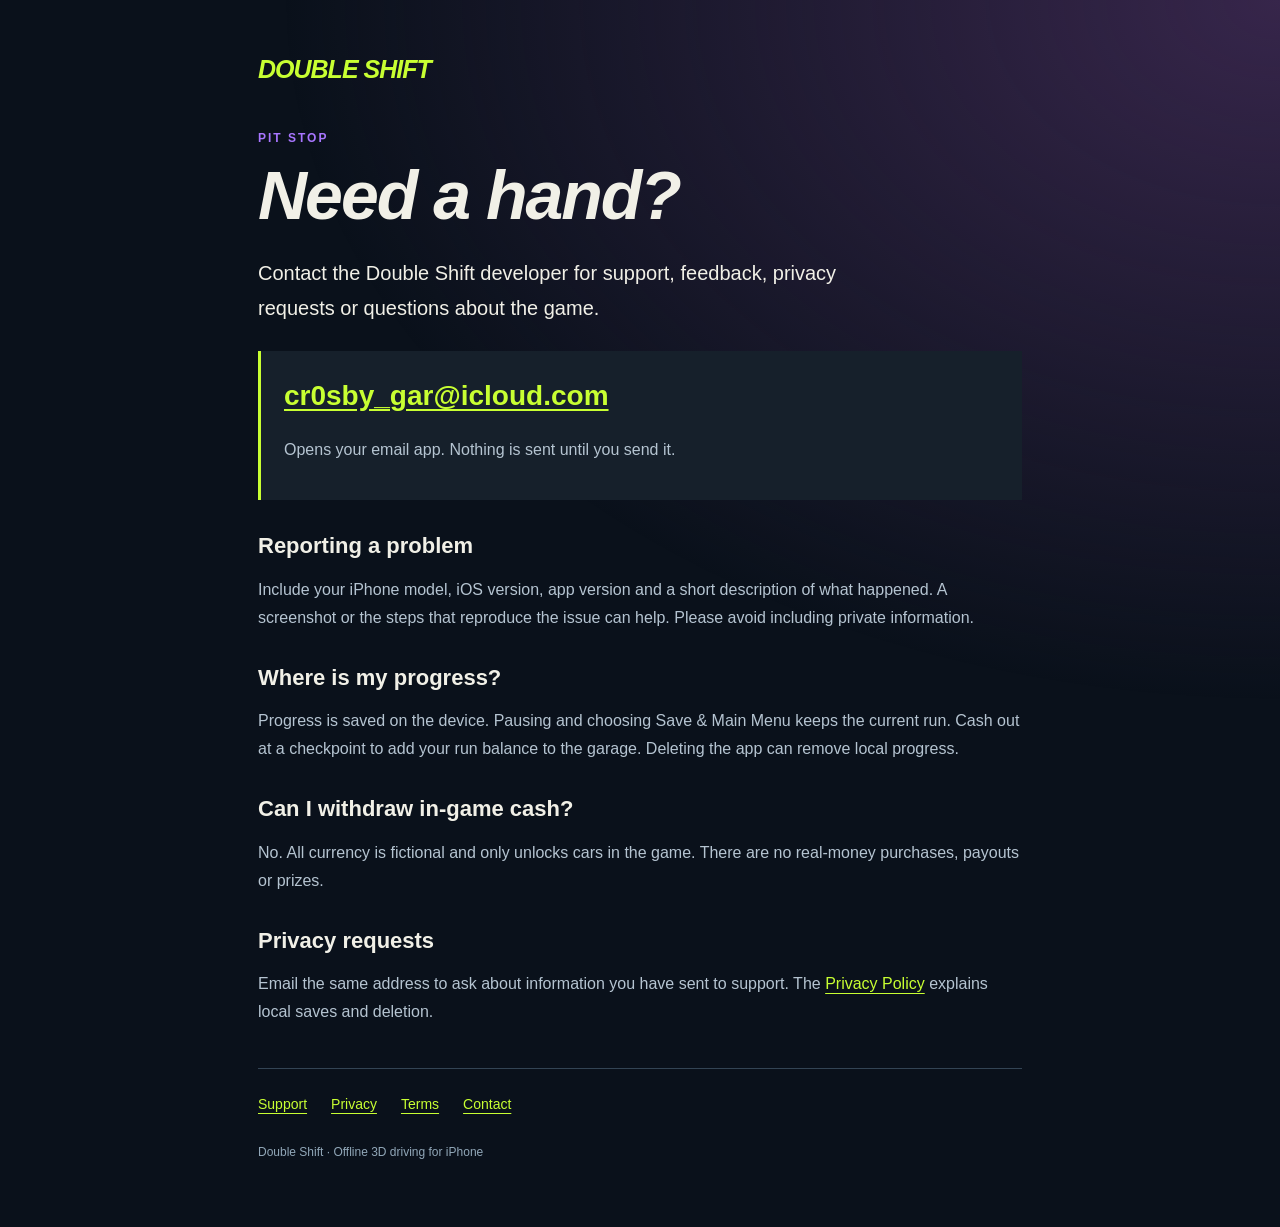
==== contact.html @ 344c67f0 "Add files via upload" ====
<!doctype html>
<html lang="en"><head><meta charset="utf-8"><meta name="viewport" content="width=device-width,initial-scale=1"><meta name="color-scheme" content="dark"><meta name="description" content="Contact for Double Shift, the offline iPhone driving game."><title>Contact — Double Shift</title><link rel="stylesheet" href="style.css"></head><body><main><a class="brand" href="index.html">DOUBLE SHIFT</a><p class="kicker">PIT STOP</p><h1>Need a hand?</h1><p class="lead">Contact the Double Shift developer for support, feedback, privacy requests or questions about the game.</p><div class="note"><a class="email" href="mailto:cr0sby_gar@icloud.com?subject=Double%20Shift%20Support">cr0sby_gar@icloud.com</a><p>Opens your email app. Nothing is sent until you send it.</p></div><h2>Reporting a problem</h2><p>Include your iPhone model, iOS version, app version and a short description of what happened. A screenshot or the steps that reproduce the issue can help. Please avoid including private information.</p><h2>Where is my progress?</h2><p>Progress is saved on the device. Pausing and choosing Save &amp; Main Menu keeps the current run. Cash out at a checkpoint to add your run balance to the garage. Deleting the app can remove local progress.</p><h2>Can I withdraw in-game cash?</h2><p>No. All currency is fictional and only unlocks cars in the game. There are no real-money purchases, payouts or prizes.</p><h2>Privacy requests</h2><p>Email the same address to ask about information you have sent to support. The <a href="privacy.html">Privacy Policy</a> explains local saves and deletion.</p><nav aria-label="Support pages"><a href="index.html">Support</a><a href="privacy.html">Privacy</a><a href="terms.html">Terms</a><a href="contact.html" aria-current="page">Contact</a></nav><footer>Double Shift · Offline 3D driving for iPhone</footer></main></body></html>
---- style.css ----
@charset "UTF-8";
:root{color-scheme:dark;--bg:#0a111b;--paper:#f1f0e7;--muted:#b5c4d1;--lime:#c8ff32;--purple:#a876ff}*{box-sizing:border-box}body{margin:0;background:var(--bg);color:var(--paper);font:16px/1.75 -apple-system,BlinkMacSystemFont,"Segoe UI",sans-serif}body:before{content:"";position:fixed;inset:0;z-index:-1;background:radial-gradient(ellipse at 100% 0, #37264b 0,transparent 55%)}main{max-width:820px;margin:auto;padding:48px 28px 64px}.brand{display:inline-block;color:var(--lime);font-weight:900;font-style:italic;letter-spacing:-1px;font-size:25px;text-decoration:none}.kicker{color:var(--purple);font-size:12px;font-weight:800;letter-spacing:2px;text-transform:uppercase;margin:36px 0 10px}h1{font-size:clamp(38px,7vw,68px);line-height:1.02;letter-spacing:-2px;margin:12px 0 26px;font-weight:900;font-style:italic}h2{font-size:22px;line-height:1.25;margin:32px 0 12px}p,li{color:var(--muted)}a{color:var(--lime);text-underline-offset:4px;overflow-wrap:anywhere}a:focus-visible{outline:2px solid var(--lime);outline-offset:5px}.lead{font-size:20px;color:var(--paper);max-width:650px}.note{padding:20px 23px;border-left:3px solid var(--lime);background:#16202b;margin:25px 0}.cards{display:grid;gap:14px;margin:30px 0}.card{display:block;padding:20px 24px;background:#17212c;border:1px solid #334454;text-decoration:none;color:var(--paper);font-size:19px;font-weight:800;transition:transform .18s,border-color .18s}.card:hover{transform:translateX(4px);border-color:var(--lime)}small,.date{font-size:13px;color:#9aafbf}nav{display:flex;gap:24px;flex-wrap:wrap;border-top:1px solid #334454;margin-top:42px;padding-top:23px;font-size:14px}ul{padding-left:22px}footer{margin-top:25px;color:#91a7b8;font-size:12px}.email{font-size:clamp(18px,4vw,28px);font-weight:700}@media(max-width:520px){main{padding:26px 24px 48px}.kicker{margin-top:25px}h1{letter-spacing:-1px}.lead{font-size:18px}}@media(prefers-reduced-motion:reduce){.card{transition:none}}
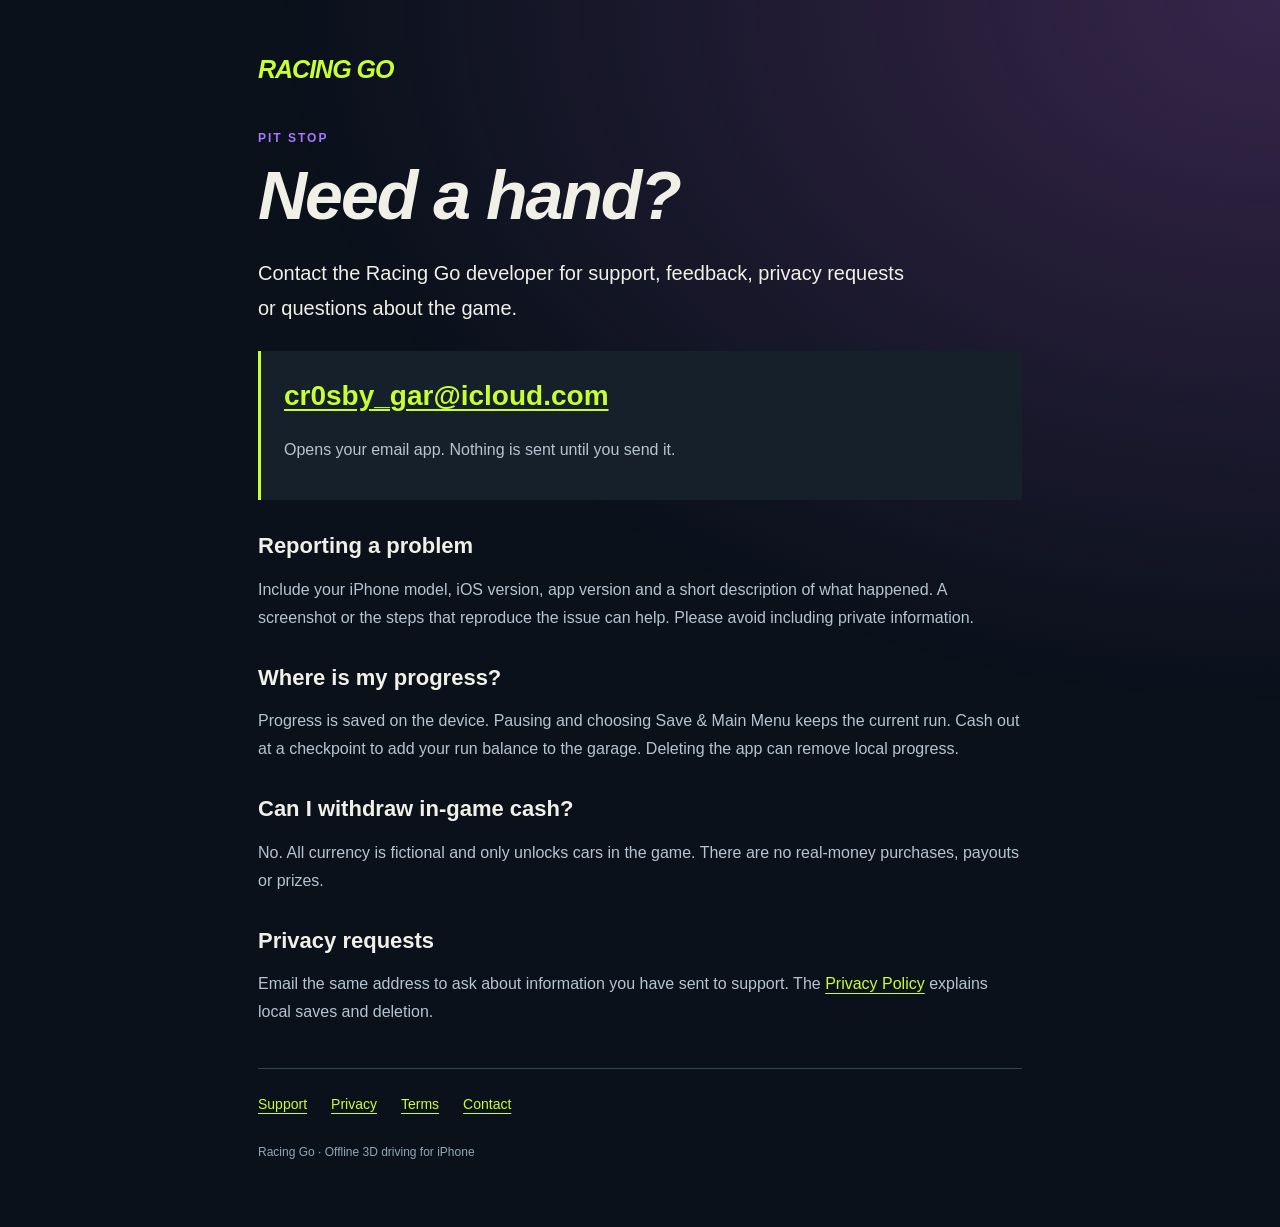
==== commit 5e2e4deb: "Add files via upload" ====
--- a/contact.html
+++ b/contact.html
@@ -1,2 +1,2 @@
 <!doctype html>
-<html lang="en"><head><meta charset="utf-8"><meta name="viewport" content="width=device-width,initial-scale=1"><meta name="color-scheme" content="dark"><meta name="description" content="Contact for Double Shift, the offline iPhone driving game."><title>Contact — Double Shift</title><link rel="stylesheet" href="style.css"></head><body><main><a class="brand" href="index.html">DOUBLE SHIFT</a><p class="kicker">PIT STOP</p><h1>Need a hand?</h1><p class="lead">Contact the Double Shift developer for support, feedback, privacy requests or questions about the game.</p><div class="note"><a class="email" href="mailto:cr0sby_gar@icloud.com?subject=Double%20Shift%20Support">cr0sby_gar@icloud.com</a><p>Opens your email app. Nothing is sent until you send it.</p></div><h2>Reporting a problem</h2><p>Include your iPhone model, iOS version, app version and a short description of what happened. A screenshot or the steps that reproduce the issue can help. Please avoid including private information.</p><h2>Where is my progress?</h2><p>Progress is saved on the device. Pausing and choosing Save &amp; Main Menu keeps the current run. Cash out at a checkpoint to add your run balance to the garage. Deleting the app can remove local progress.</p><h2>Can I withdraw in-game cash?</h2><p>No. All currency is fictional and only unlocks cars in the game. There are no real-money purchases, payouts or prizes.</p><h2>Privacy requests</h2><p>Email the same address to ask about information you have sent to support. The <a href="privacy.html">Privacy Policy</a> explains local saves and deletion.</p><nav aria-label="Support pages"><a href="index.html">Support</a><a href="privacy.html">Privacy</a><a href="terms.html">Terms</a><a href="contact.html" aria-current="page">Contact</a></nav><footer>Double Shift · Offline 3D driving for iPhone</footer></main></body></html>+<html lang="en"><head><meta charset="utf-8"><meta name="viewport" content="width=device-width,initial-scale=1"><meta name="color-scheme" content="dark"><meta name="description" content="Contact for Racing Go, the offline iPhone driving game."><title>Contact — Racing Go</title><link rel="stylesheet" href="style.css"></head><body><main><a class="brand" href="index.html">RACING GO</a><p class="kicker">PIT STOP</p><h1>Need a hand?</h1><p class="lead">Contact the Racing Go developer for support, feedback, privacy requests or questions about the game.</p><div class="note"><a class="email" href="mailto:cr0sby_gar@icloud.com?subject=Racing%20Go%20Support">cr0sby_gar@icloud.com</a><p>Opens your email app. Nothing is sent until you send it.</p></div><h2>Reporting a problem</h2><p>Include your iPhone model, iOS version, app version and a short description of what happened. A screenshot or the steps that reproduce the issue can help. Please avoid including private information.</p><h2>Where is my progress?</h2><p>Progress is saved on the device. Pausing and choosing Save &amp; Main Menu keeps the current run. Cash out at a checkpoint to add your run balance to the garage. Deleting the app can remove local progress.</p><h2>Can I withdraw in-game cash?</h2><p>No. All currency is fictional and only unlocks cars in the game. There are no real-money purchases, payouts or prizes.</p><h2>Privacy requests</h2><p>Email the same address to ask about information you have sent to support. The <a href="privacy.html">Privacy Policy</a> explains local saves and deletion.</p><nav aria-label="Support pages"><a href="index.html">Support</a><a href="privacy.html">Privacy</a><a href="terms.html">Terms</a><a href="contact.html" aria-current="page">Contact</a></nav><footer>Racing Go · Offline 3D driving for iPhone</footer></main></body></html>
